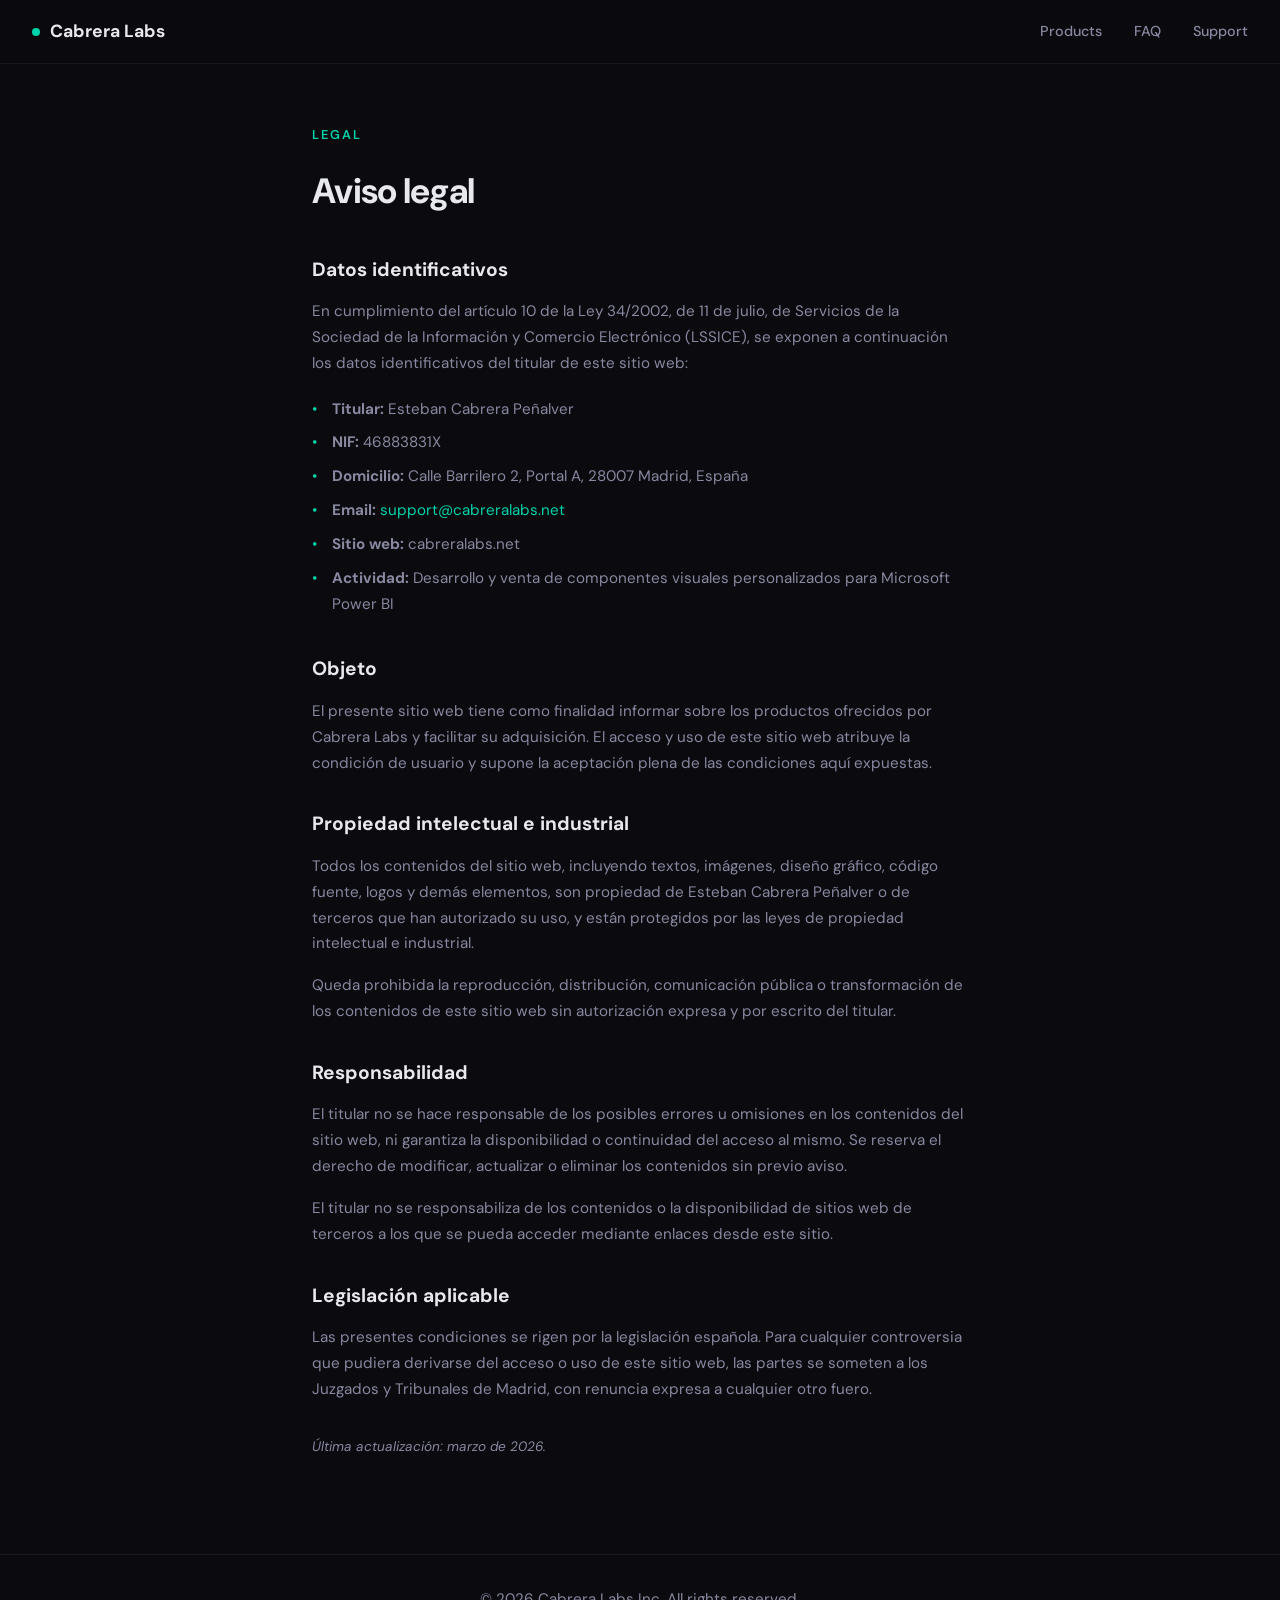
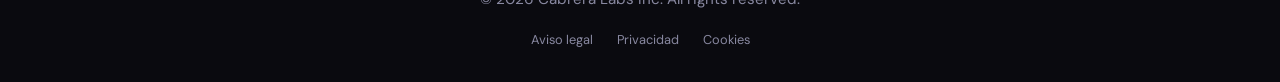
==== aviso-legal.html @ eeb20a5a "Add legal pages and cookie banner" ====
<!DOCTYPE html>
<html lang="es">
<head>
  <meta charset="UTF-8">
  <meta name="viewport" content="width=device-width, initial-scale=1.0">
  <title>Aviso Legal — Cabrera Labs</title>
  <link href="https://fonts.googleapis.com/css2?family=DM+Sans:wght@400;500;700&display=swap" rel="stylesheet">
  <link rel="stylesheet" href="legal.css">
</head>
<body>
  <nav>
    <a href="/" class="nav-brand"><span class="dot"></span> Cabrera Labs</a>
    <div class="nav-links"><a href="/#products">Products</a><a href="/#faq">FAQ</a><a href="mailto:support@cabreralabs.net">Support</a></div>
  </nav>
  <main>
    <span class="label">Legal</span>
    <h1>Aviso legal</h1>

    <h2>Datos identificativos</h2>
    <p>En cumplimiento del artículo 10 de la Ley 34/2002, de 11 de julio, de Servicios de la Sociedad de la Información y Comercio Electrónico (LSSICE), se exponen a continuación los datos identificativos del titular de este sitio web:</p>
    <ul>
      <li><strong>Titular:</strong> Esteban Cabrera Peñalver</li>
      <li><strong>NIF:</strong> 46883831X</li>
      <li><strong>Domicilio:</strong> Calle Barrilero 2, Portal A, 28007 Madrid, España</li>
      <li><strong>Email:</strong> <a href="mailto:support@cabreralabs.net">support@cabreralabs.net</a></li>
      <li><strong>Sitio web:</strong> cabreralabs.net</li>
      <li><strong>Actividad:</strong> Desarrollo y venta de componentes visuales personalizados para Microsoft Power BI</li>
    </ul>

    <h2>Objeto</h2>
    <p>El presente sitio web tiene como finalidad informar sobre los productos ofrecidos por Cabrera Labs y facilitar su adquisición. El acceso y uso de este sitio web atribuye la condición de usuario y supone la aceptación plena de las condiciones aquí expuestas.</p>

    <h2>Propiedad intelectual e industrial</h2>
    <p>Todos los contenidos del sitio web, incluyendo textos, imágenes, diseño gráfico, código fuente, logos y demás elementos, son propiedad de Esteban Cabrera Peñalver o de terceros que han autorizado su uso, y están protegidos por las leyes de propiedad intelectual e industrial.</p>
    <p>Queda prohibida la reproducción, distribución, comunicación pública o transformación de los contenidos de este sitio web sin autorización expresa y por escrito del titular.</p>

    <h2>Responsabilidad</h2>
    <p>El titular no se hace responsable de los posibles errores u omisiones en los contenidos del sitio web, ni garantiza la disponibilidad o continuidad del acceso al mismo. Se reserva el derecho de modificar, actualizar o eliminar los contenidos sin previo aviso.</p>
    <p>El titular no se responsabiliza de los contenidos o la disponibilidad de sitios web de terceros a los que se pueda acceder mediante enlaces desde este sitio.</p>

    <h2>Legislación aplicable</h2>
    <p>Las presentes condiciones se rigen por la legislación española. Para cualquier controversia que pudiera derivarse del acceso o uso de este sitio web, las partes se someten a los Juzgados y Tribunales de Madrid, con renuncia expresa a cualquier otro fuero.</p>

    <p class="updated">Última actualización: marzo de 2026.</p>
  </main>
  <footer>
    <p>© 2026 Cabrera Labs Inc. All rights reserved.</p>
    <div class="legal-links">
      <a href="/aviso-legal.html">Aviso legal</a>
      <a href="/privacidad.html">Privacidad</a>
      <a href="/cookies.html">Cookies</a>
    </div>
  </footer>
</body>
</html>
---- legal.css ----
*, *::before, *::after { margin: 0; padding: 0; box-sizing: border-box; }

:root {
  --bg: #0a0a0f; --bg2: #12121a; --text: #e8e8ef; --text-dim: #8888a0;
  --accent: #00d4aa; --border: rgba(255,255,255,0.06);
  --font: 'DM Sans', sans-serif;
}

body {
  background: var(--bg); color: var(--text); font-family: var(--font);
  line-height: 1.7; -webkit-font-smoothing: antialiased;
}

nav {
  position: fixed; top: 0; left: 0; right: 0; z-index: 100;
  background: rgba(10, 10, 15, 0.85); backdrop-filter: blur(20px);
  border-bottom: 1px solid var(--border); padding: 0 2rem;
  height: 64px; display: flex; align-items: center; justify-content: space-between;
}
.nav-brand {
  display: flex; align-items: center; gap: 10px;
  font-weight: 700; font-size: 1.1rem; color: var(--text); text-decoration: none;
}
.nav-brand .dot { width: 8px; height: 8px; background: var(--accent); border-radius: 50%; }
.nav-links { display: flex; gap: 2rem; align-items: center; }
.nav-links a { color: var(--text-dim); text-decoration: none; font-size: 0.9rem; font-weight: 500; transition: color 0.2s; }
.nav-links a:hover { color: var(--text); }

main {
  max-width: 720px; margin: 0 auto; padding: 120px 2rem 80px;
}

.label {
  display: inline-block; font-size: 0.8rem; color: var(--accent);
  text-transform: uppercase; letter-spacing: 0.15em; margin-bottom: 1rem;
  font-weight: 600;
}

h1 {
  font-size: 2.2rem; font-weight: 700; margin-bottom: 2rem;
  letter-spacing: -0.02em;
}

h2 {
  font-size: 1.2rem; font-weight: 700; margin-top: 2rem; margin-bottom: 0.8rem;
  color: var(--text);
}

p { color: var(--text-dim); margin-bottom: 1rem; font-size: 0.95rem; }

a { color: var(--accent); text-decoration: none; }
a:hover { text-decoration: underline; }

ul {
  list-style: none; margin-bottom: 1rem; padding-left: 0;
}
ul li {
  color: var(--text-dim); font-size: 0.95rem; padding: 4px 0 4px 20px;
  position: relative;
}
ul li::before {
  content: '•'; color: var(--accent); position: absolute; left: 0;
}

table {
  width: 100%; border-collapse: collapse; margin: 1rem 0 1.5rem;
  font-size: 0.9rem;
}
th {
  text-align: left; padding: 10px 12px;
  background: var(--bg2); color: var(--text); font-weight: 600;
  border-bottom: 1px solid var(--border);
}
td {
  padding: 10px 12px; color: var(--text-dim);
  border-bottom: 1px solid var(--border);
}

.updated {
  margin-top: 2rem; font-style: italic; font-size: 0.85rem; color: var(--text-dim);
}

footer {
  border-top: 1px solid var(--border); padding: 2rem;
  text-align: center; color: var(--text-dim); font-size: 0.85rem;
}
.legal-links { display: flex; gap: 1.5rem; justify-content: center; margin-top: 8px; }
.legal-links a { color: var(--text-dim); text-decoration: none; font-size: 0.8rem; }
.legal-links a:hover { color: var(--accent); }

@media (max-width: 600px) {
  main { padding: 100px 1.5rem 60px; }
  h1 { font-size: 1.6rem; }
  .nav-links { gap: 1rem; }
}
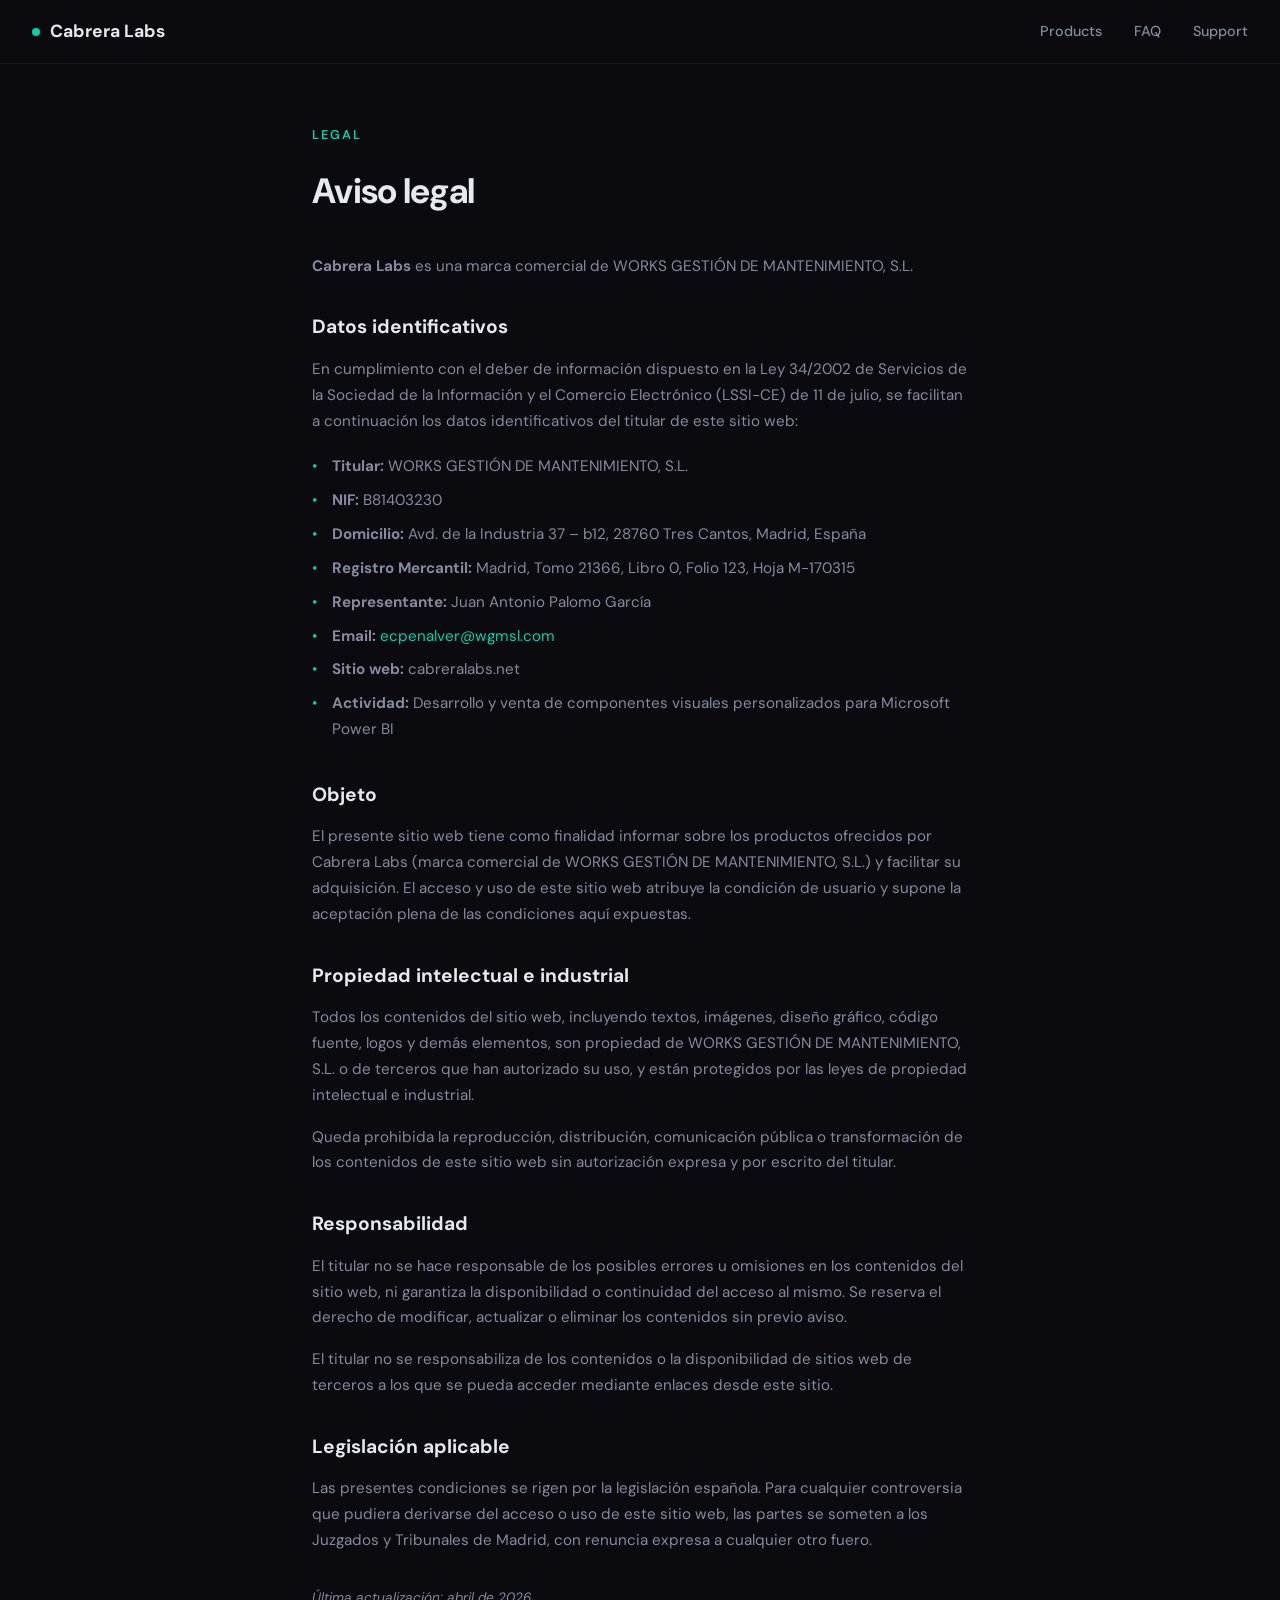
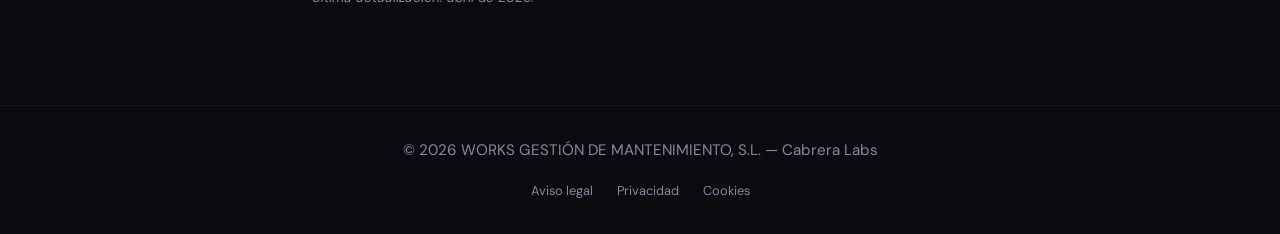
==== commit c0151e38: "Update legal pages with WGM corporate data" ====
--- a/aviso-legal.html
+++ b/aviso-legal.html
@@ -10,28 +10,32 @@
 <body>
   <nav>
     <a href="/" class="nav-brand"><span class="dot"></span> Cabrera Labs</a>
-    <div class="nav-links"><a href="/#products">Products</a><a href="/#faq">FAQ</a><a href="mailto:support@cabreralabs.net">Support</a></div>
+    <div class="nav-links"><a href="/#products">Products</a><a href="/#faq">FAQ</a><a href="mailto:ecpenalver@wgmsl.com">Support</a></div>
   </nav>
   <main>
     <span class="label">Legal</span>
     <h1>Aviso legal</h1>
 
+    <p><strong>Cabrera Labs</strong> es una marca comercial de WORKS GESTIÓN DE MANTENIMIENTO, S.L.</p>
+
     <h2>Datos identificativos</h2>
-    <p>En cumplimiento del artículo 10 de la Ley 34/2002, de 11 de julio, de Servicios de la Sociedad de la Información y Comercio Electrónico (LSSICE), se exponen a continuación los datos identificativos del titular de este sitio web:</p>
+    <p>En cumplimiento con el deber de información dispuesto en la Ley 34/2002 de Servicios de la Sociedad de la Información y el Comercio Electrónico (LSSI-CE) de 11 de julio, se facilitan a continuación los datos identificativos del titular de este sitio web:</p>
     <ul>
-      <li><strong>Titular:</strong> Esteban Cabrera Peñalver</li>
-      <li><strong>NIF:</strong> 46883831X</li>
-      <li><strong>Domicilio:</strong> Calle Barrilero 2, Portal A, 28007 Madrid, España</li>
-      <li><strong>Email:</strong> <a href="mailto:support@cabreralabs.net">support@cabreralabs.net</a></li>
+      <li><strong>Titular:</strong> WORKS GESTIÓN DE MANTENIMIENTO, S.L.</li>
+      <li><strong>NIF:</strong> B81403230</li>
+      <li><strong>Domicilio:</strong> Avd. de la Industria 37 – b12, 28760 Tres Cantos, Madrid, España</li>
+      <li><strong>Registro Mercantil:</strong> Madrid, Tomo 21366, Libro 0, Folio 123, Hoja M-170315</li>
+      <li><strong>Representante:</strong> Juan Antonio Palomo García</li>
+      <li><strong>Email:</strong> <a href="mailto:ecpenalver@wgmsl.com">ecpenalver@wgmsl.com</a></li>
       <li><strong>Sitio web:</strong> cabreralabs.net</li>
       <li><strong>Actividad:</strong> Desarrollo y venta de componentes visuales personalizados para Microsoft Power BI</li>
     </ul>
 
     <h2>Objeto</h2>
-    <p>El presente sitio web tiene como finalidad informar sobre los productos ofrecidos por Cabrera Labs y facilitar su adquisición. El acceso y uso de este sitio web atribuye la condición de usuario y supone la aceptación plena de las condiciones aquí expuestas.</p>
+    <p>El presente sitio web tiene como finalidad informar sobre los productos ofrecidos por Cabrera Labs (marca comercial de WORKS GESTIÓN DE MANTENIMIENTO, S.L.) y facilitar su adquisición. El acceso y uso de este sitio web atribuye la condición de usuario y supone la aceptación plena de las condiciones aquí expuestas.</p>
 
     <h2>Propiedad intelectual e industrial</h2>
-    <p>Todos los contenidos del sitio web, incluyendo textos, imágenes, diseño gráfico, código fuente, logos y demás elementos, son propiedad de Esteban Cabrera Peñalver o de terceros que han autorizado su uso, y están protegidos por las leyes de propiedad intelectual e industrial.</p>
+    <p>Todos los contenidos del sitio web, incluyendo textos, imágenes, diseño gráfico, código fuente, logos y demás elementos, son propiedad de WORKS GESTIÓN DE MANTENIMIENTO, S.L. o de terceros que han autorizado su uso, y están protegidos por las leyes de propiedad intelectual e industrial.</p>
     <p>Queda prohibida la reproducción, distribución, comunicación pública o transformación de los contenidos de este sitio web sin autorización expresa y por escrito del titular.</p>
 
     <h2>Responsabilidad</h2>
@@ -41,10 +45,10 @@
     <h2>Legislación aplicable</h2>
     <p>Las presentes condiciones se rigen por la legislación española. Para cualquier controversia que pudiera derivarse del acceso o uso de este sitio web, las partes se someten a los Juzgados y Tribunales de Madrid, con renuncia expresa a cualquier otro fuero.</p>
 
-    <p class="updated">Última actualización: marzo de 2026.</p>
+    <p class="updated">Última actualización: abril de 2026.</p>
   </main>
   <footer>
-    <p>© 2026 Cabrera Labs Inc. All rights reserved.</p>
+    <p>© 2026 WORKS GESTIÓN DE MANTENIMIENTO, S.L. — Cabrera Labs</p>
     <div class="legal-links">
       <a href="/aviso-legal.html">Aviso legal</a>
       <a href="/privacidad.html">Privacidad</a>
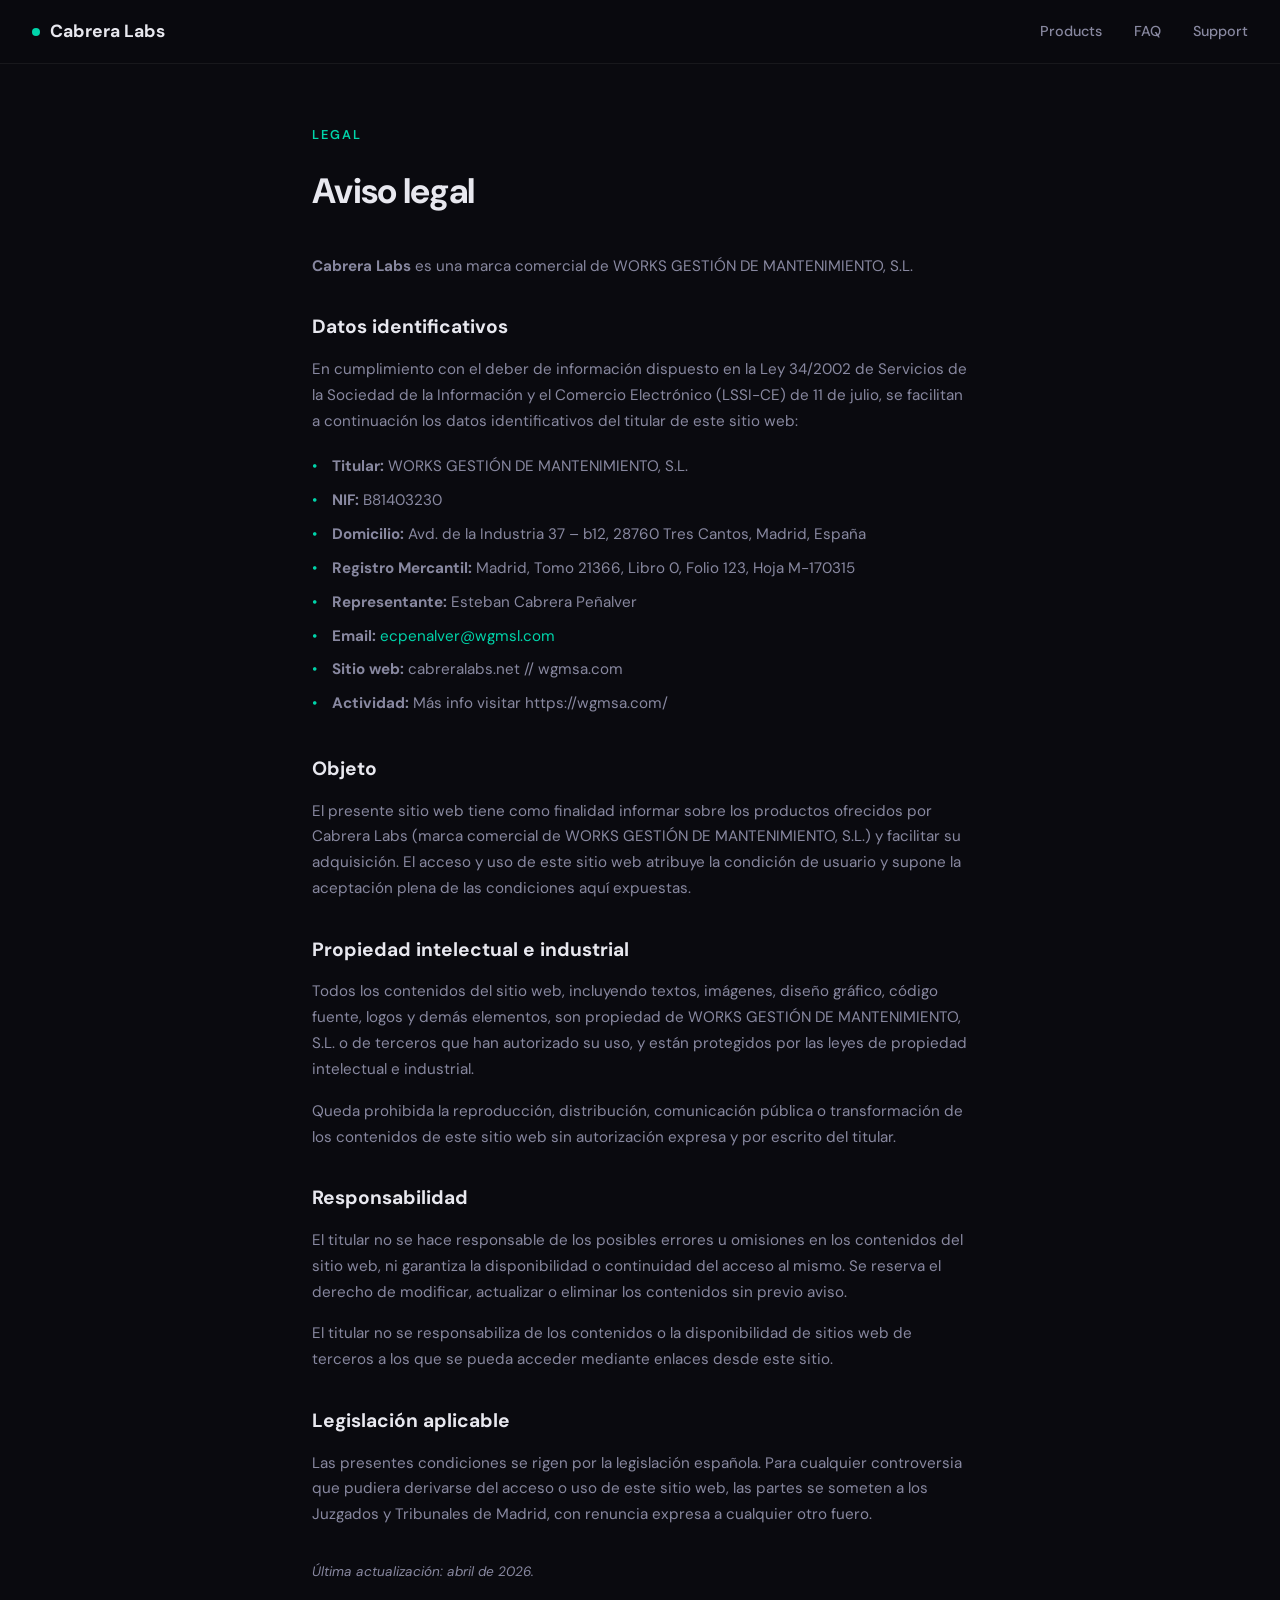
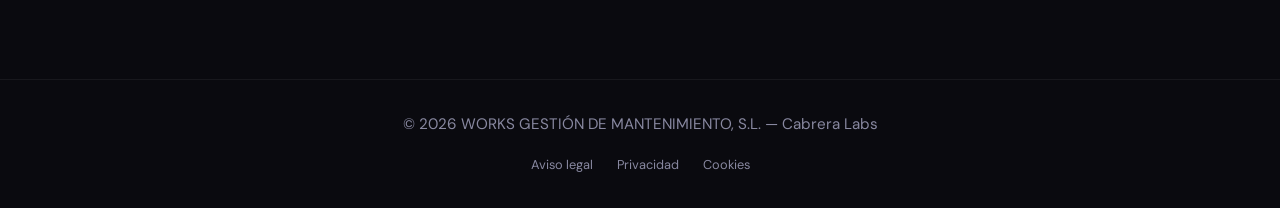
==== commit 123e10e6: "Add files via upload" ====
--- a/aviso-legal.html
+++ b/aviso-legal.html
@@ -25,10 +25,10 @@
       <li><strong>NIF:</strong> B81403230</li>
       <li><strong>Domicilio:</strong> Avd. de la Industria 37 – b12, 28760 Tres Cantos, Madrid, España</li>
       <li><strong>Registro Mercantil:</strong> Madrid, Tomo 21366, Libro 0, Folio 123, Hoja M-170315</li>
-      <li><strong>Representante:</strong> Juan Antonio Palomo García</li>
+      <li><strong>Representante:</strong> Esteban Cabrera Peñalver</li>
       <li><strong>Email:</strong> <a href="mailto:ecpenalver@wgmsl.com">ecpenalver@wgmsl.com</a></li>
-      <li><strong>Sitio web:</strong> cabreralabs.net</li>
-      <li><strong>Actividad:</strong> Desarrollo y venta de componentes visuales personalizados para Microsoft Power BI</li>
+      <li><strong>Sitio web:</strong> cabreralabs.net // wgmsa.com</li>
+      <li><strong>Actividad:</strong> Más info visitar https://wgmsa.com/</li>
     </ul>
 
     <h2>Objeto</h2>
